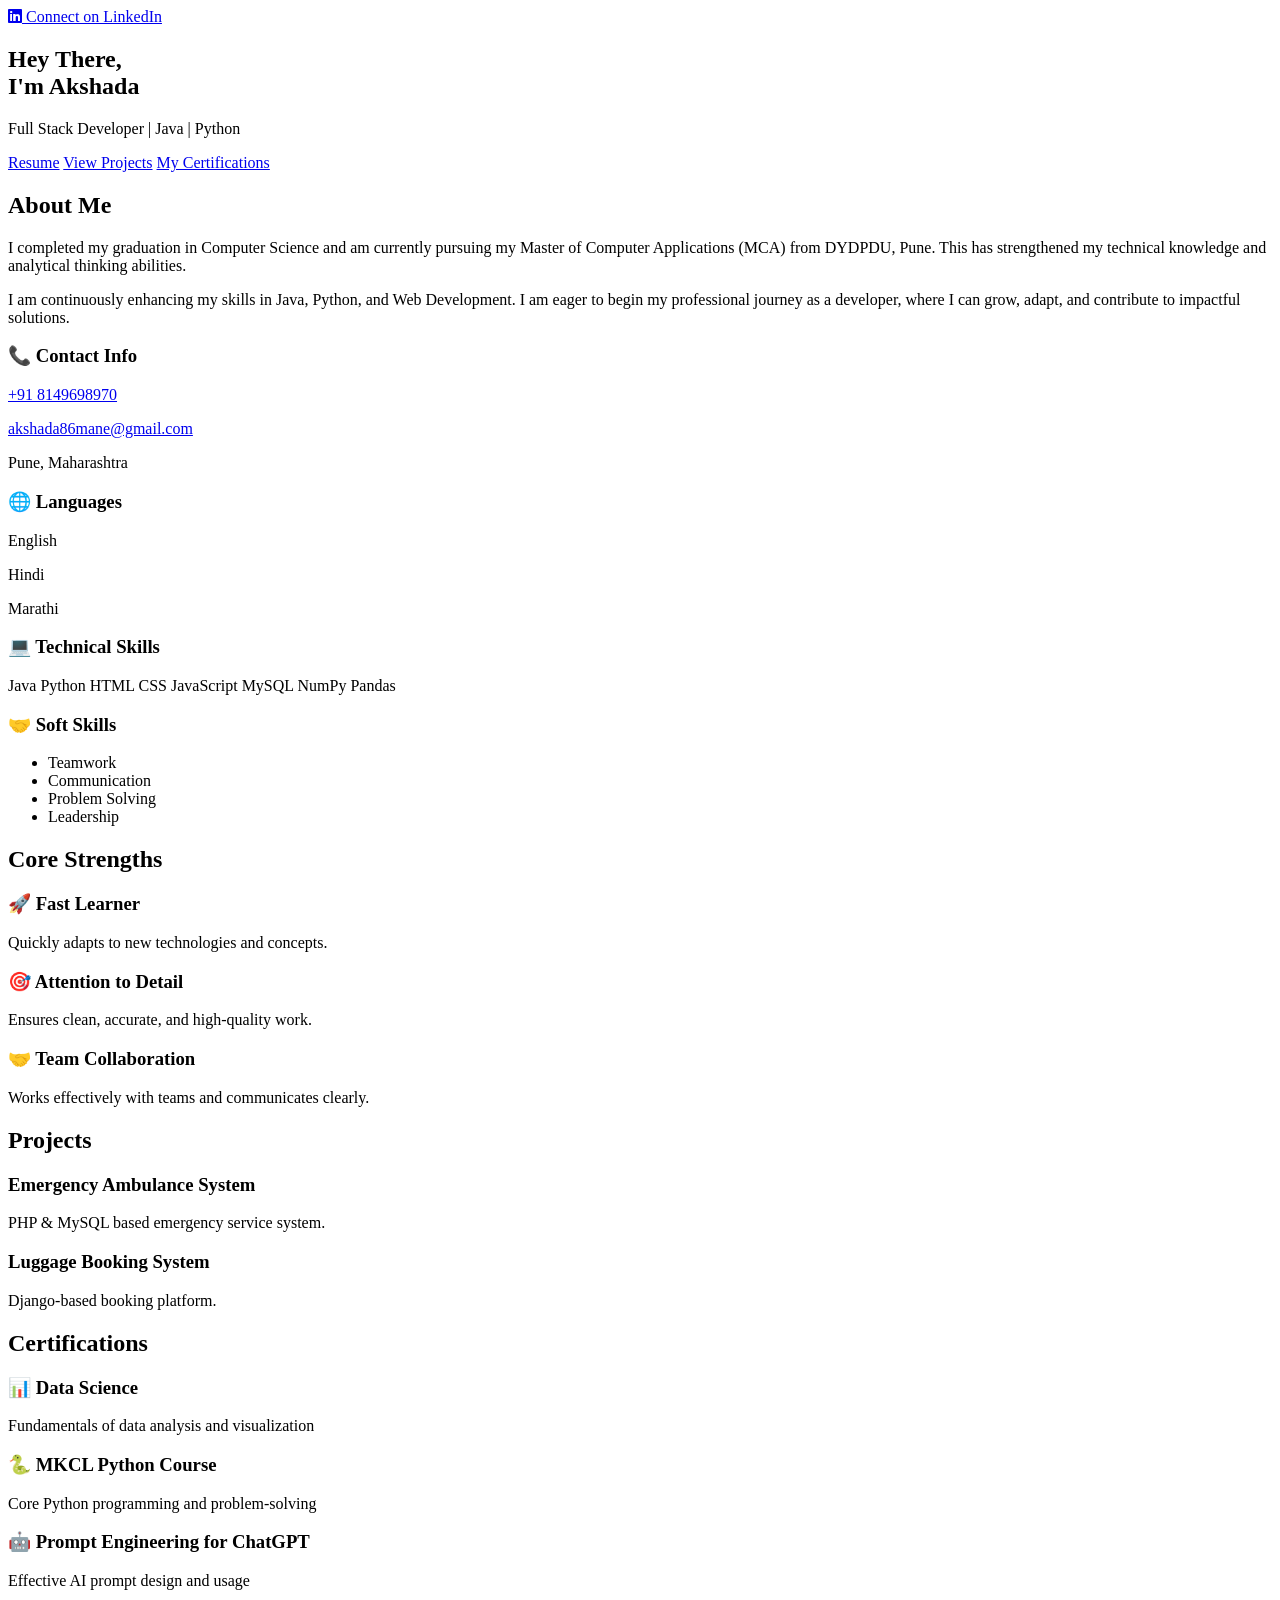
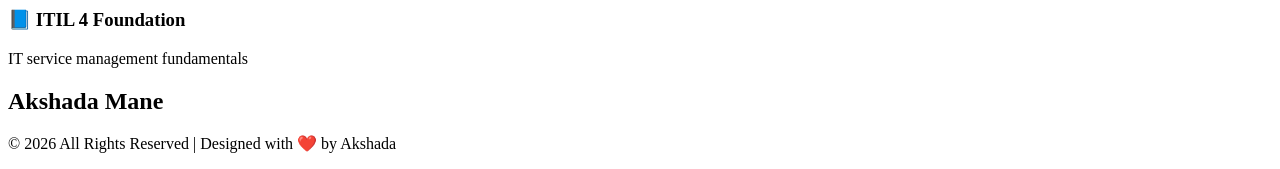
==== index.html @ 287a0875 "Add initial HTML structure for personal website" ====
<!DOCTYPE html>
<html lang="en">
<head>
    <meta charset="UTF-8">
    <title>Akshada Mane</title>

    <link rel="stylesheet" href="style.css">

    <!-- Icons -->
    <link rel="stylesheet" href="https://cdnjs.cloudflare.com/ajax/libs/font-awesome/6.0.0/css/all.min.css">
</head>

<body>

<!-- 🔗 CORNER LINKEDIN -->
<a href="https://www.linkedin.com/in/akshada-mane-7ab819249" target="_blank" class="linkedin-btn">
    <i class="fab fa-linkedin"></i> Connect on LinkedIn
</a>

<!-- HERO SECTION -->
<!--section class="hero">
    <div class="hero-text">
        <h1>Hey There,<br>I'm Akshada</h1>
        <p>Full Stack Developer | Java | Python</p>

        <div class="buttons">
            <a href="#projects" class="btn">View Work</a>
            <a href="resume.pdf" target="_blank" class="btn outline">Resume</a>
        </div>
    </div>

    <div class="hero-img">
        <img src="profile.jpg" alt="profile">
    </div>
</section>

<!-- SERVICES -->
<!--section>
    <h2>What I Do</h2>

    <div class="cards">
        <div class="card">
            <h3>Web Development</h3>
            <p>Modern and responsive websites using HTML, CSS, and JS.</p>
        </div>

        <div class="card">
            <h3>Backend Development</h3>
            <p>Java, Python & database-driven applications.</p>
        </div>

        <div class="card">
            <h3>Project Building</h3>
            <p>Real-world systems like booking & service platforms.</p>
        </div>
    </div>
</section-->

<section class="hero">

    <div class="hero-left">
        <h1>Hey There,<br>I'm Akshada</h1>
        <p>Full Stack Developer | Java | Python</p>

        <div class="buttons">
            <a href="resume.pdf" target="_blank" class="btn outline">Resume</a>
            <a href="#projects" class="btn">View Projects</a>
            <a href="#certifications" class="btn">My Certifications</a>
        </div>
    </div>

    <!--div class="hero-right">
        <h2>About Me</h2>
        <p> 
I completed my graduation in Computer Science. Currently, I am pursuing my Master of Computer Applications (MCA) from DYDPDU, Pune, which is further strengthening my technical knowledge and analytical thinking abilities.


I have a keen interest in software development and modern web technologies, with a focus on building structured, efficient, and user-friendly applications. 
<p>
I am continuously enhancing my skills in Java, Python, and web development.


I am eager to begin my professional journey as a developer, where I can utilize my skills, adapt to new challenges, and grow within a dynamic and collaborative environment while building impactful solutions.
</p>
        </p>
    </div-->
<div class="about-card">
    <h2>About Me</h2>

    <p>
        I completed my graduation in <span>Computer Science</span> and am currently pursuing my 
        <span>Master of Computer Applications (MCA)</span> from DYDPDU, Pune. This has strengthened 
        my technical knowledge and analytical thinking abilities.
    </p>


    <p>
        I am continuously enhancing my skills in <span>Java, Python, and Web Development</span>. 
        I am eager to begin my professional journey as a developer, where I can grow, adapt, and 
        contribute to impactful solutions.
    </p>
</div>

</section>

<section class="info-section">

    <!-- BIG CONTACT CARD -->
    <div class="card contact-card">
        <h3>📞 Contact Info</h3>
        <p><a href="tel:+91 8149698970">+91 8149698970</a></p>
        <p><a href="malito:akshada86mane@gmail.com">akshada86mane@gmail.com</a></p>
        <p>Pune, Maharashtra</p>
    </div>

    <!-- LANGUAGES CARD (WITH BARS) -->
    <div class="card language-card">
        <h3>🌐 Languages</h3>

        <p>English</p>
        <div class="lang-bar"><div style="width:90%"></div></div>

        <p>Hindi</p>
        <div class="lang-bar"><div style="width:100%"></div></div>

        <p>Marathi</p>
        <div class="lang-bar"><div style="width:100%"></div></div>
    </div>

    <!-- TECH SKILLS GRID CARD -->
    <div class="card tech-card">
        <h3>💻 Technical Skills</h3>

        <div class="skill-tags">
            <span>Java</span>
            <span>Python</span>
            <span>HTML</span>
            <span>CSS</span>
            <span>JavaScript</span>
            <span>MySQL</span>
            <span>NumPy</span>
            <span>Pandas</span>
        </div>
    </div>

    <!-- SOFT SKILLS MINIMAL CARD -->
    <div class="card soft-card">
        <h3>🤝 Soft Skills</h3>
        <ul>
            <li>Teamwork</li>
            <li>Communication</li>
            <li>Problem Solving</li>
            <li>Leadership</li>
        </ul>
    </div>

</section>




<!-- SKILLS -->
<section class="core-strengths">
  <h2>Core Strengths</h2>

  <div class="strengths-container">
    
    <div class="card">
      <h3>🚀 Fast Learner</h3>
      <p>Quickly adapts to new technologies and concepts.</p>
    </div>

    <div class="card">
      <h3>🎯 Attention to Detail</h3>
      <p>Ensures clean, accurate, and high-quality work.</p>
    </div>

    <div class="card">
      <h3>🤝 Team Collaboration</h3>
      <p>Works effectively with teams and communicates clearly.</p>
    </div>

  </div>
</section>

<!-- PROJECTS -->
<section id="projects">
    <h2>Projects</h2>

    <div class="cards">
        <div class="card">
            <h3>Emergency Ambulance System</h3>
            <p>PHP & MySQL based emergency service system.</p>
        </div>

        <div class="card">
            <h3>Luggage Booking System</h3>
            <p>Django-based booking platform.</p>
        </div>
    </div>
</section>

<!-- SKILLS -->
<!--section id="skills">
    <h2>Skills</h2>

    <div class="cards">
        <div class="card">
            <h3>Programming</h3>
            <p>Java, Python</p>
        </div>

        <div class="card">
            <h3>Web Development</h3>
            <p>HTML, CSS, JavaScript</p>
        </div>

        <div class="card">
            <h3>Database</h3>
            <p>MySQL</p>
        </div>
    </div>
</section-->

<!-- CERTIFICATIONS -->
<section id="certifications" class="cert-section">
    <h2>Certifications</h2>

    <div class="cert-container">

        <div class="cert-card">
            <h3>📊 Data Science</h3>
            <p>Fundamentals of data analysis and visualization</p>
        </div>

        <div class="cert-card">
            <h3>🐍 MKCL Python Course</h3>
            <p>Core Python programming and problem-solving</p>
        </div>

        <div class="cert-card">
            <h3>🤖 Prompt Engineering for ChatGPT</h3>
            <p>Effective AI prompt design and usage</p>
        </div>

        <div class="cert-card">
            <h3>📘 ITIL 4 Foundation</h3>
            <p>IT service management fundamentals</p>
        </div>

    </div>
</section>
<!-- FOOTER -->
<footer class="footer">
    <h2>Akshada Mane</h2>
   
     <p class="footer-line">
    © 2026 All Rights Reserved | Designed with ❤️ by <span>Akshada</span>
</p>

</footer>

</body>
</html>
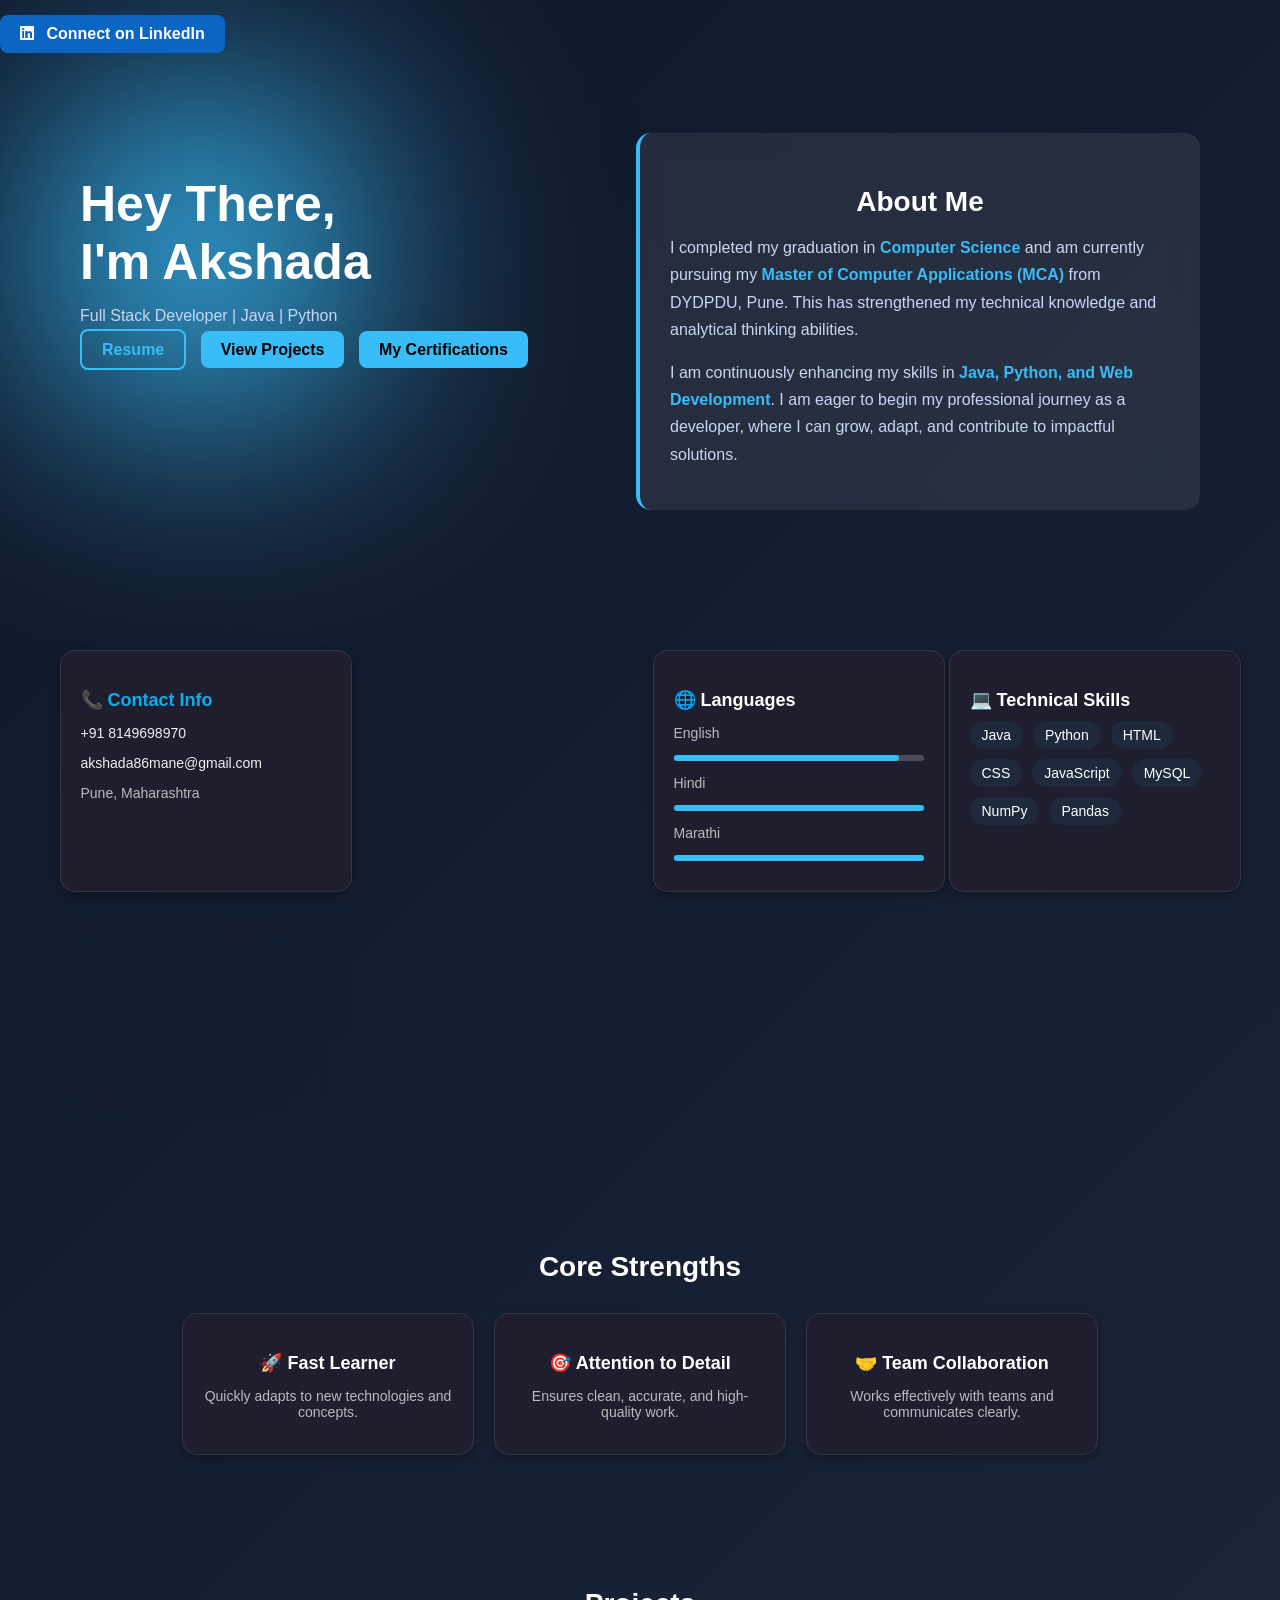
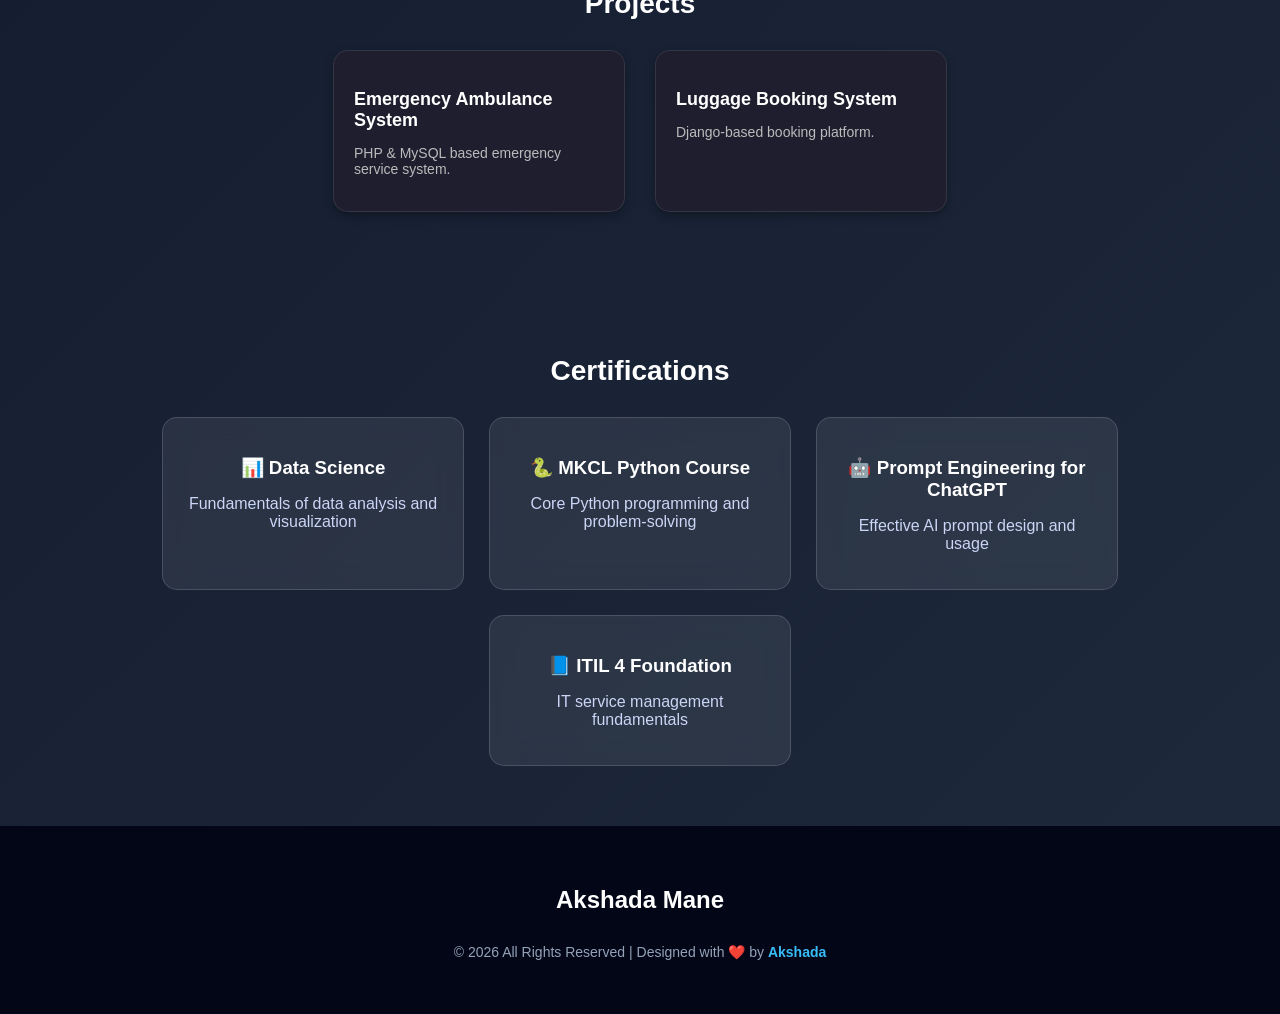
==== commit 451a90b4: "Add files via upload" ====
--- a/index.html
+++ b/index.html
@@ -1,264 +1,264 @@
-<!DOCTYPE html>
-<html lang="en">
-<head>
-    <meta charset="UTF-8">
-    <title>Akshada Mane</title>
-
-    <link rel="stylesheet" href="style.css">
-
-    <!-- Icons -->
-    <link rel="stylesheet" href="https://cdnjs.cloudflare.com/ajax/libs/font-awesome/6.0.0/css/all.min.css">
-</head>
-
-<body>
-
-<!-- 🔗 CORNER LINKEDIN -->
-<a href="https://www.linkedin.com/in/akshada-mane-7ab819249" target="_blank" class="linkedin-btn">
-    <i class="fab fa-linkedin"></i> Connect on LinkedIn
-</a>
-
-<!-- HERO SECTION -->
-<!--section class="hero">
-    <div class="hero-text">
-        <h1>Hey There,<br>I'm Akshada</h1>
-        <p>Full Stack Developer | Java | Python</p>
-
-        <div class="buttons">
-            <a href="#projects" class="btn">View Work</a>
-            <a href="resume.pdf" target="_blank" class="btn outline">Resume</a>
-        </div>
-    </div>
-
-    <div class="hero-img">
-        <img src="profile.jpg" alt="profile">
-    </div>
-</section>
-
-<!-- SERVICES -->
-<!--section>
-    <h2>What I Do</h2>
-
-    <div class="cards">
-        <div class="card">
-            <h3>Web Development</h3>
-            <p>Modern and responsive websites using HTML, CSS, and JS.</p>
-        </div>
-
-        <div class="card">
-            <h3>Backend Development</h3>
-            <p>Java, Python & database-driven applications.</p>
-        </div>
-
-        <div class="card">
-            <h3>Project Building</h3>
-            <p>Real-world systems like booking & service platforms.</p>
-        </div>
-    </div>
-</section-->
-
-<section class="hero">
-
-    <div class="hero-left">
-        <h1>Hey There,<br>I'm Akshada</h1>
-        <p>Full Stack Developer | Java | Python</p>
-
-        <div class="buttons">
-            <a href="resume.pdf" target="_blank" class="btn outline">Resume</a>
-            <a href="#projects" class="btn">View Projects</a>
-            <a href="#certifications" class="btn">My Certifications</a>
-        </div>
-    </div>
-
-    <!--div class="hero-right">
-        <h2>About Me</h2>
-        <p> 
-I completed my graduation in Computer Science. Currently, I am pursuing my Master of Computer Applications (MCA) from DYDPDU, Pune, which is further strengthening my technical knowledge and analytical thinking abilities.
-
-
-I have a keen interest in software development and modern web technologies, with a focus on building structured, efficient, and user-friendly applications. 
-<p>
-I am continuously enhancing my skills in Java, Python, and web development.
-
-
-I am eager to begin my professional journey as a developer, where I can utilize my skills, adapt to new challenges, and grow within a dynamic and collaborative environment while building impactful solutions.
-</p>
-        </p>
-    </div-->
-<div class="about-card">
-    <h2>About Me</h2>
-
-    <p>
-        I completed my graduation in <span>Computer Science</span> and am currently pursuing my 
-        <span>Master of Computer Applications (MCA)</span> from DYDPDU, Pune. This has strengthened 
-        my technical knowledge and analytical thinking abilities.
-    </p>
-
-
-    <p>
-        I am continuously enhancing my skills in <span>Java, Python, and Web Development</span>. 
-        I am eager to begin my professional journey as a developer, where I can grow, adapt, and 
-        contribute to impactful solutions.
-    </p>
-</div>
-
-</section>
-
-<section class="info-section">
-
-    <!-- BIG CONTACT CARD -->
-    <div class="card contact-card">
-        <h3>📞 Contact Info</h3>
-        <p><a href="tel:+91 8149698970">+91 8149698970</a></p>
-        <p><a href="malito:akshada86mane@gmail.com">akshada86mane@gmail.com</a></p>
-        <p>Pune, Maharashtra</p>
-    </div>
-
-    <!-- LANGUAGES CARD (WITH BARS) -->
-    <div class="card language-card">
-        <h3>🌐 Languages</h3>
-
-        <p>English</p>
-        <div class="lang-bar"><div style="width:90%"></div></div>
-
-        <p>Hindi</p>
-        <div class="lang-bar"><div style="width:100%"></div></div>
-
-        <p>Marathi</p>
-        <div class="lang-bar"><div style="width:100%"></div></div>
-    </div>
-
-    <!-- TECH SKILLS GRID CARD -->
-    <div class="card tech-card">
-        <h3>💻 Technical Skills</h3>
-
-        <div class="skill-tags">
-            <span>Java</span>
-            <span>Python</span>
-            <span>HTML</span>
-            <span>CSS</span>
-            <span>JavaScript</span>
-            <span>MySQL</span>
-            <span>NumPy</span>
-            <span>Pandas</span>
-        </div>
-    </div>
-
-    <!-- SOFT SKILLS MINIMAL CARD -->
-    <div class="card soft-card">
-        <h3>🤝 Soft Skills</h3>
-        <ul>
-            <li>Teamwork</li>
-            <li>Communication</li>
-            <li>Problem Solving</li>
-            <li>Leadership</li>
-        </ul>
-    </div>
-
-</section>
-
-
-
-
-<!-- SKILLS -->
-<section class="core-strengths">
-  <h2>Core Strengths</h2>
-
-  <div class="strengths-container">
-    
-    <div class="card">
-      <h3>🚀 Fast Learner</h3>
-      <p>Quickly adapts to new technologies and concepts.</p>
-    </div>
-
-    <div class="card">
-      <h3>🎯 Attention to Detail</h3>
-      <p>Ensures clean, accurate, and high-quality work.</p>
-    </div>
-
-    <div class="card">
-      <h3>🤝 Team Collaboration</h3>
-      <p>Works effectively with teams and communicates clearly.</p>
-    </div>
-
-  </div>
-</section>
-
-<!-- PROJECTS -->
-<section id="projects">
-    <h2>Projects</h2>
-
-    <div class="cards">
-        <div class="card">
-            <h3>Emergency Ambulance System</h3>
-            <p>PHP & MySQL based emergency service system.</p>
-        </div>
-
-        <div class="card">
-            <h3>Luggage Booking System</h3>
-            <p>Django-based booking platform.</p>
-        </div>
-    </div>
-</section>
-
-<!-- SKILLS -->
-<!--section id="skills">
-    <h2>Skills</h2>
-
-    <div class="cards">
-        <div class="card">
-            <h3>Programming</h3>
-            <p>Java, Python</p>
-        </div>
-
-        <div class="card">
-            <h3>Web Development</h3>
-            <p>HTML, CSS, JavaScript</p>
-        </div>
-
-        <div class="card">
-            <h3>Database</h3>
-            <p>MySQL</p>
-        </div>
-    </div>
-</section-->
-
-<!-- CERTIFICATIONS -->
-<section id="certifications" class="cert-section">
-    <h2>Certifications</h2>
-
-    <div class="cert-container">
-
-        <div class="cert-card">
-            <h3>📊 Data Science</h3>
-            <p>Fundamentals of data analysis and visualization</p>
-        </div>
-
-        <div class="cert-card">
-            <h3>🐍 MKCL Python Course</h3>
-            <p>Core Python programming and problem-solving</p>
-        </div>
-
-        <div class="cert-card">
-            <h3>🤖 Prompt Engineering for ChatGPT</h3>
-            <p>Effective AI prompt design and usage</p>
-        </div>
-
-        <div class="cert-card">
-            <h3>📘 ITIL 4 Foundation</h3>
-            <p>IT service management fundamentals</p>
-        </div>
-
-    </div>
-</section>
-<!-- FOOTER -->
-<footer class="footer">
-    <h2>Akshada Mane</h2>
-   
-     <p class="footer-line">
-    © 2026 All Rights Reserved | Designed with ❤️ by <span>Akshada</span>
-</p>
-
-</footer>
-
-</body>
-</html>
+<!DOCTYPE html>
+<html lang="en">
+<head>
+    <meta charset="UTF-8">
+    <title>Akshada Mane</title>
+
+    <link rel="stylesheet" href="style.css">
+
+    <!-- Icons -->
+    <link rel="stylesheet" href="https://cdnjs.cloudflare.com/ajax/libs/font-awesome/6.0.0/css/all.min.css">
+</head>
+
+<body>
+
+<!-- 🔗 CORNER LINKEDIN -->
+<a href="https://www.linkedin.com/in/akshada-mane-7ab819249" target="_blank" class="linkedin-btn">
+    <i class="fab fa-linkedin"></i> Connect on LinkedIn
+</a>
+
+<!-- HERO SECTION -->
+<!--section class="hero">
+    <div class="hero-text">
+        <h1>Hey There,<br>I'm Akshada</h1>
+        <p>Full Stack Developer | Java | Python</p>
+
+        <div class="buttons">
+            <a href="#projects" class="btn">View Work</a>
+            <a href="resume.pdf" target="_blank" class="btn outline">Resume</a>
+        </div>
+    </div>
+
+    <div class="hero-img">
+        <img src="profile.jpg" alt="profile">
+    </div>
+</section>
+
+<!-- SERVICES -->
+<!--section>
+    <h2>What I Do</h2>
+
+    <div class="cards">
+        <div class="card">
+            <h3>Web Development</h3>
+            <p>Modern and responsive websites using HTML, CSS, and JS.</p>
+        </div>
+
+        <div class="card">
+            <h3>Backend Development</h3>
+            <p>Java, Python & database-driven applications.</p>
+        </div>
+
+        <div class="card">
+            <h3>Project Building</h3>
+            <p>Real-world systems like booking & service platforms.</p>
+        </div>
+    </div>
+</section-->
+
+<section class="hero">
+
+    <div class="hero-left">
+        <h1>Hey There,<br>I'm Akshada</h1>
+        <p>Full Stack Developer | Java | Python</p>
+
+        <div class="buttons">
+            <a href="resume.pdf" target="_blank" class="btn outline">Resume</a>
+            <a href="#projects" class="btn">View Projects</a>
+            <a href="#certifications" class="btn">My Certifications</a>
+        </div>
+    </div>
+
+    <!--div class="hero-right">
+        <h2>About Me</h2>
+        <p> 
+I completed my graduation in Computer Science. Currently, I am pursuing my Master of Computer Applications (MCA) from DYDPDU, Pune, which is further strengthening my technical knowledge and analytical thinking abilities.
+
+
+I have a keen interest in software development and modern web technologies, with a focus on building structured, efficient, and user-friendly applications. 
+<p>
+I am continuously enhancing my skills in Java, Python, and web development.
+
+
+I am eager to begin my professional journey as a developer, where I can utilize my skills, adapt to new challenges, and grow within a dynamic and collaborative environment while building impactful solutions.
+</p>
+        </p>
+    </div-->
+<div class="about-card">
+    <h2>About Me</h2>
+
+    <p>
+        I completed my graduation in <span>Computer Science</span> and am currently pursuing my 
+        <span>Master of Computer Applications (MCA)</span> from DYDPDU, Pune. This has strengthened 
+        my technical knowledge and analytical thinking abilities.
+    </p>
+
+
+    <p>
+        I am continuously enhancing my skills in <span>Java, Python, and Web Development</span>. 
+        I am eager to begin my professional journey as a developer, where I can grow, adapt, and 
+        contribute to impactful solutions.
+    </p>
+</div>
+
+</section>
+
+<section class="info-section">
+
+    <!-- BIG CONTACT CARD -->
+    <div class="card contact-card">
+        <h3>📞 Contact Info</h3>
+        <p><a href="tel:+91 8149698970">+91 8149698970</a></p>
+        <p><a href="malito:akshada86mane@gmail.com">akshada86mane@gmail.com</a></p>
+        <p>Pune, Maharashtra</p>
+    </div>
+
+    <!-- LANGUAGES CARD (WITH BARS) -->
+    <div class="card language-card">
+        <h3>🌐 Languages</h3>
+
+        <p>English</p>
+        <div class="lang-bar"><div style="width:90%"></div></div>
+
+        <p>Hindi</p>
+        <div class="lang-bar"><div style="width:100%"></div></div>
+
+        <p>Marathi</p>
+        <div class="lang-bar"><div style="width:100%"></div></div>
+    </div>
+
+    <!-- TECH SKILLS GRID CARD -->
+    <div class="card tech-card">
+        <h3>💻 Technical Skills</h3>
+
+        <div class="skill-tags">
+            <span>Java</span>
+            <span>Python</span>
+            <span>HTML</span>
+            <span>CSS</span>
+            <span>JavaScript</span>
+            <span>MySQL</span>
+            <span>NumPy</span>
+            <span>Pandas</span>
+        </div>
+    </div>
+
+    <!-- SOFT SKILLS MINIMAL CARD -->
+    <div class="card soft-card">
+        <h3>🤝 Soft Skills</h3>
+        <ul>
+            <li>Teamwork</li>
+            <li>Communication</li>
+            <li>Problem Solving</li>
+            <li>Leadership</li>
+        </ul>
+    </div>
+
+</section>
+
+
+
+
+<!-- SKILLS -->
+<section class="core-strengths">
+  <h2>Core Strengths</h2>
+
+  <div class="strengths-container">
+    
+    <div class="card">
+      <h3>🚀 Fast Learner</h3>
+      <p>Quickly adapts to new technologies and concepts.</p>
+    </div>
+
+    <div class="card">
+      <h3>🎯 Attention to Detail</h3>
+      <p>Ensures clean, accurate, and high-quality work.</p>
+    </div>
+
+    <div class="card">
+      <h3>🤝 Team Collaboration</h3>
+      <p>Works effectively with teams and communicates clearly.</p>
+    </div>
+
+  </div>
+</section>
+
+<!-- PROJECTS -->
+<section id="projects">
+    <h2>Projects</h2>
+
+    <div class="cards">
+        <div class="card">
+            <h3>Emergency Ambulance System</h3>
+            <p>PHP & MySQL based emergency service system.</p>
+        </div>
+
+        <div class="card">
+            <h3>Luggage Booking System</h3>
+            <p>Django-based booking platform.</p>
+        </div>
+    </div>
+</section>
+
+<!-- SKILLS -->
+<!--section id="skills">
+    <h2>Skills</h2>
+
+    <div class="cards">
+        <div class="card">
+            <h3>Programming</h3>
+            <p>Java, Python</p>
+        </div>
+
+        <div class="card">
+            <h3>Web Development</h3>
+            <p>HTML, CSS, JavaScript</p>
+        </div>
+
+        <div class="card">
+            <h3>Database</h3>
+            <p>MySQL</p>
+        </div>
+    </div>
+</section-->
+
+<!-- CERTIFICATIONS -->
+<section id="certifications" class="cert-section">
+    <h2>Certifications</h2>
+
+    <div class="cert-container">
+
+        <div class="cert-card">
+            <h3>📊 Data Science</h3>
+            <p>Fundamentals of data analysis and visualization</p>
+        </div>
+
+        <div class="cert-card">
+            <h3>🐍 MKCL Python Course</h3>
+            <p>Core Python programming and problem-solving</p>
+        </div>
+
+        <div class="cert-card">
+            <h3>🤖 Prompt Engineering for ChatGPT</h3>
+            <p>Effective AI prompt design and usage</p>
+        </div>
+
+        <div class="cert-card">
+            <h3>📘 ITIL 4 Foundation</h3>
+            <p>IT service management fundamentals</p>
+        </div>
+
+    </div>
+</section>
+<!-- FOOTER -->
+<footer class="footer">
+    <h2>Akshada Mane</h2>
+   
+     <p class="footer-line">
+    © 2026 All Rights Reserved | Designed with ❤️ by <span>Akshada</span>
+</p>
+
+</footer>
+
+</body>
+</html>
--- a/style.css
+++ b/style.css
@@ -0,0 +1,624 @@
+/* BODY */
+body {
+    margin: 0;
+    font-family: 'Segoe UI', sans-serif;
+    background: linear-gradient(135deg, #0f172a, #1e293b);
+    color: white;
+}
+
+/* HERO */
+.hero {
+    display: flex;
+    justify-content: space-between;
+    align-items: center;
+    padding: 80px;
+    position: relative;
+}
+
+/* Background Glow Effect */
+.hero::before {
+    content: "";
+    position: absolute;
+    width: 300px;
+    height: 300px;
+    background: #38bdf8;
+    filter: blur(120px);
+    top: 50px;
+    left: 50px;
+    z-index: -1;
+}
+
+.hero-text h1 {
+    font-size: 55px;
+    font-weight: bold;
+}
+
+.hero-text p {
+    font-size: 18px;
+    color: #cbd5f5;
+}
+
+/* IMAGE */
+.hero-img img {
+    width: 260px;
+    border-radius: 15px;
+    box-shadow: 0 10px 30px rgba(0,0,0,0.5);
+}
+
+/* BUTTONS */
+.btn {
+    background: #38bdf8;
+    color: black;
+    padding: 12px 22px;
+    text-decoration: none;
+    margin-right: 10px;
+    border-radius: 8px;
+    font-weight: bold;
+}
+
+
+
+.btn.outline {
+    background: transparent;
+    border: 2px solid #38bdf8;
+    color: #38bdf8;
+}
+
+.btn:hover {
+    transform: scale(1.05);
+}
+
+/* SECTION */
+section {
+    padding: 60px;
+}
+
+h2 {
+    text-align: center;
+    margin-bottom: 30px;
+}
+
+/* GLASS CARDS */
+.cards {
+    display: flex;
+    gap: 20px;
+    justify-content: center;
+    flex-wrap: wrap;
+}
+
+.card {
+    background: rgba(255,255,255,0.05);
+    backdrop-filter: blur(10px);
+    padding: 20px;
+    width: 260px;
+    border-radius: 15px;
+    border: 1px solid rgba(255,255,255,0.1);
+    transition: 0.3s;
+}
+
+.card:hover {
+    transform: translateY(-8px);
+    border-color: #38bdf8;
+}
+
+/* CORNER LINKEDIN */
+.corner-social {
+    position: fixed;
+    top: 20px;
+    right: 20px;
+}
+
+.corner-social a {
+    background: rgba(255,255,255,0.1);
+    color: white;
+    padding: 12px;
+    border-radius: 50%;
+    font-size: 20px;
+    backdrop-filter: blur(10px);
+}
+
+.corner-social a:hover {
+    background: #38bdf8;
+    color: black;
+}
+
+/* FOOTER */
+.footer {
+    background: #020617;
+    text-align: center;
+    padding: 40px;
+}
+
+.email a {
+    color: #cbd5f5;
+    text-decoration: none;
+}
+
+.email a:hover {
+    color: #38bdf8;
+}
+
+.linkedin-btn {
+    display: inline-block;
+    background: #0A66C2; /* LinkedIn color */
+    color: white;
+    padding: 12px 20px;
+    border-radius: 8px;
+    text-decoration: none;
+    font-weight: bold;
+    margin-top: 15px;
+    transition: 0.3s;
+    
+}
+
+.linkedin-btn i {
+    margin-right: 8px;
+}
+
+.linkedin-btn:hover {
+    background: #004182;
+    transform: scale(1.05);
+}
+
+section h2 {
+    font-size: 28px;
+    font-weight: bold;
+}
+
+/* COMMON CARDS */
+.cards, .skills-container {
+    display: flex;
+    justify-content: center;
+    gap: 30px;
+    flex-wrap: wrap;
+}
+
+/* WHAT I DO */
+.work-section {
+    padding: 60px;
+    text-align: center;
+}
+
+.work-section .card {
+    background: rgba(255,255,255,0.08);
+    backdrop-filter: blur(12px);
+    padding: 25px;
+    width: 260px;
+    border-radius: 15px;
+    transition: 0.3s;
+}
+
+.work-section .card i {
+    font-size: 30px;
+    margin-bottom: 10px;
+}
+
+.work-section .card:hover {
+    transform: translateY(-10px);
+    box-shadow: 0 10px 25px rgba(56,189,248,0.3);
+}
+
+/* SKILLS */
+.skills-section {
+    padding: 60px;
+    text-align: center;
+}
+
+.skill-card {
+    background: rgba(255,255,255,0.08);
+    backdrop-filter: blur(12px);
+    padding: 25px;
+    width: 260px;
+    border-radius: 15px;
+    transition: 0.3s;
+}
+
+.skill-card i {
+    font-size: 30px;
+    margin-bottom: 10px;
+}
+
+.skill-card:hover {
+    transform: scale(1.05);
+    border: 1px solid #38bdf8;
+}
+
+.profile-section {
+    display: flex;
+    flex-wrap: wrap;
+    gap: 25px;
+    padding: 60px;
+    justify-content: center;
+}
+
+/* CARD STYLE */
+.profile-card {
+    background: rgba(255,255,255,0.08);
+    backdrop-filter: blur(12px);
+    padding: 20px;
+    width: 280px;
+    border-radius: 15px;
+    border: 1px solid rgba(255,255,255,0.15);
+    transition: 0.3s;
+}
+
+.profile-card:hover {
+    transform: translateY(-8px);
+    border-color: #38bdf8;
+    box-shadow: 0 10px 25px rgba(56,189,248,0.3);
+}
+
+.profile-card h2 {
+    margin-bottom: 10px;
+}
+
+.profile-card p {
+    color: #cbd5f5;
+    margin: 5px 0;
+}
+
+/* LINKS */
+.profile-card a {
+    color: #38bdf8;
+    text-decoration: none;
+}
+
+.profile-card a:hover {
+    text-decoration: underline;
+}
+
+/* LANGUAGE BARS */
+.lang-bar {
+    background: rgba(255,255,255,0.1);
+    height: 8px;
+    border-radius: 10px;
+    margin-bottom: 10px;
+}
+
+.lang-bar div {
+    height: 8px;
+    background: #38bdf8;
+    border-radius: 10px;
+}
+
+/* RESPONSIVE */
+@media (max-width: 768px) {
+    .profile-section {
+        flex-direction: column;
+        align-items: center;
+    }
+}
+
+body {
+    margin: 0;
+    font-family: 'Segoe UI', sans-serif;
+    background: linear-gradient(135deg, #0f172a, #1e293b);
+    color: white;
+}
+
+/* HERO LAYOUT */
+.hero {
+    display: flex;
+    justify-content: space-between;
+    align-items: flex-start;
+    padding: 80px;
+    gap: 50px;
+}
+
+/* LEFT */
+.hero-left {
+    flex: 1;
+}
+
+.hero-left h1 {
+    font-size: 50px;
+    margin-bottom: 10px;
+}
+
+.hero-left p {
+    color: #cbd5f5;
+}
+
+/* BUTTONS */
+.btn {
+    background: #38bdf8;
+    color: black;
+    padding: 10px 20px;
+    margin-right: 10px;
+    text-decoration: none;
+    border-radius: 8px;
+}
+
+.btn.outline {
+    background: transparent;
+    border: 2px solid #38bdf8;
+    color: #38bdf8;
+}
+
+.linkedin-btn {
+    display: inline-block;
+    margin-top: 15px;
+    background: #0A66C2;
+    color: white;
+    padding: 10px 20px;
+    border-radius: 8px;
+    text-decoration: none;
+}
+
+/* RIGHT SIDE */
+.hero-right {
+    flex: 1;
+    display: flex;
+    flex-direction: column;
+    gap: 20px;
+}
+
+/* CARD STYLE */
+.info-card {
+    background: rgba(255,255,255,0.08);
+    backdrop-filter: blur(12px);
+    padding: 20px;
+    border-radius: 15px;
+    border: 1px solid rgba(255,255,255,0.15);
+    transition: 0.3s;
+}
+
+.info-card:hover {
+    transform: translateY(-5px);
+    border-color: #38bdf8;
+    box-shadow: 0 10px 20px rgba(56,189,248,0.3);
+}
+
+.info-card h3 {
+    margin-bottom: 10px;
+}
+
+/* LINKS */
+.info-card a {
+    color: #38bdf8;
+    text-decoration: none;
+}
+
+.info-card a:hover {
+    text-decoration: underline;
+}
+
+/* LANGUAGE BARS */
+.lang-bar {
+    background: rgba(255,255,255,0.1);
+    height: 8px;
+    border-radius: 10px;
+    margin-bottom: 10px;
+}
+
+.lang-bar div {
+    height: 8px;
+    background: #38bdf8;
+    border-radius: 10px;
+}
+
+/* RESPONSIVE */
+@media (max-width: 768px) {
+    .hero {
+        flex-direction: column;
+        padding: 40px;
+    }
+}
+
+.info-section {
+    display: flex;
+    flex-wrap: wrap;
+    gap: 20px;
+    padding: 60px;
+    justify-content: center;
+}
+
+.info-card {
+    background: rgba(255,255,255,0.08);
+    padding: 20px;
+    border-radius: 12px;
+    width: 250px;
+}
+
+.lang-bar {
+    height: 6px;
+    background: rgba(255,255,255,0.1);
+    border-radius: 10px;
+    margin-bottom: 10px;
+}
+
+.lang-bar div {
+    height: 6px;
+    background: #38bdf8;
+    border-radius: 10px;
+}
+
+.info-section {
+    display: grid;
+    grid-template-columns: repeat(auto-fit, minmax(250px, 1fr));
+    gap: 25px;
+    padding: 60px;
+}
+
+/* BASE CARD */
+.card {
+    padding: 20px;
+    border-radius: 15px;
+    background: rgba(255,255,255,0.08);
+    backdrop-filter: blur(12px);
+    transition: 0.3s;
+}
+
+.card:hover {
+    transform: translateY(-8px);
+}
+
+/* CONTACT CARD (BIGGER) */
+.contact-card {
+    grid-column: span 2;
+    background: linear-gradient(135deg, #38bdf8, #0ea5e9);
+    color: #0caded;
+}
+
+.contact-card a {
+    color: hsl(315, 27%, 94%);
+    text-decoration: none;
+}
+
+/* LANGUAGE */
+.lang-bar {
+    height: 6px;
+    background: rgba(255,255,255,0.2);
+    border-radius: 10px;
+    margin-bottom: 10px;
+}
+
+.lang-bar div {
+    height: 6px;
+    background: #38bdf8;
+    border-radius: 10px;
+}
+
+/* TECH TAGS */
+.skill-tags {
+    display: flex;
+    flex-wrap: wrap;
+    gap: 10px;
+}
+
+.skill-tags span {
+    background: #1e293b;
+    padding: 6px 12px;
+    border-radius: 20px;
+    font-size: 14px;
+}
+
+/* SOFT SKILLS */
+.soft-card ul {
+    padding-left: 20px;
+}
+
+.soft-card li {
+    margin-bottom: 5px;
+}
+
+.footer-line {
+    text-align: center;
+    font-size: 14px;
+    color: #94a3b8;
+}
+
+.footer-line span {
+    color: #38bdf8;
+    font-weight: bold;
+}
+
+.about-card {
+    background: rgba(255,255,255,0.08);
+    backdrop-filter: blur(12px);
+    padding: 30px;
+    border-radius: 15px;
+    border-left: 4px solid #38bdf8;
+    max-width: 500px;
+    transition: 0.3s;
+}
+
+.about-card:hover {
+    transform: translateY(-5px);
+    box-shadow: 0 10px 25px rgba(56,189,248,0.3);
+}
+
+.about-card h2 {
+    margin-bottom: 15px;
+    font-size: 28px;
+}
+
+/* TEXT */
+.about-card p {
+    color: #cbd5f5;
+    line-height: 1.7;
+    margin-bottom: 12px;
+}
+
+/* HIGHLIGHT WORDS */
+.about-card span {
+    color: #38bdf8;
+    font-weight: 600;
+}
+
+.cert-section {
+    padding: 60px;
+    text-align: center;
+}
+
+.cert-container {
+    display: flex;
+    flex-wrap: wrap;
+    justify-content: center;
+    gap: 25px;
+}
+
+/* CARD */
+.cert-card {
+    background: rgba(255,255,255,0.08);
+    backdrop-filter: blur(12px);
+    padding: 20px;
+    width: 260px;
+    border-radius: 15px;
+    border: 1px solid rgba(255,255,255,0.15);
+    transition: 0.3s;
+}
+
+.cert-card:hover {
+    transform: translateY(-8px);
+    border-color: #38bdf8;
+    box-shadow: 0 10px 20px rgba(56,189,248,0.3);
+}
+
+.cert-card h3 {
+    margin-bottom: 10px;
+}
+
+.cert-card p {
+    color: #cbd5f5;
+}
+
+.core-strengths {
+  text-align: center;
+  padding: 50px 20px;
+}
+
+.core-strengths h2 {
+  font-size: 28px;
+  margin-bottom: 30px;
+}
+
+.strengths-container {
+  display: flex;
+  justify-content: center;
+  gap: 20px;
+  flex-wrap: wrap;
+}
+
+.card {
+  background: #1e1e2f;
+  padding: 20px;
+  width: 250px;
+  border-radius: 15px;
+  transition: 0.3s;
+  box-shadow: 0 4px 10px rgba(0,0,0,0.3);
+}
+
+.card:hover {
+  transform: translateY(-8px);
+}
+
+.card h3 {
+  margin-bottom: 10px;
+  font-size: 18px;
+}
+
+.card p {
+  font-size: 14px;
+  color: #bbb;
+}
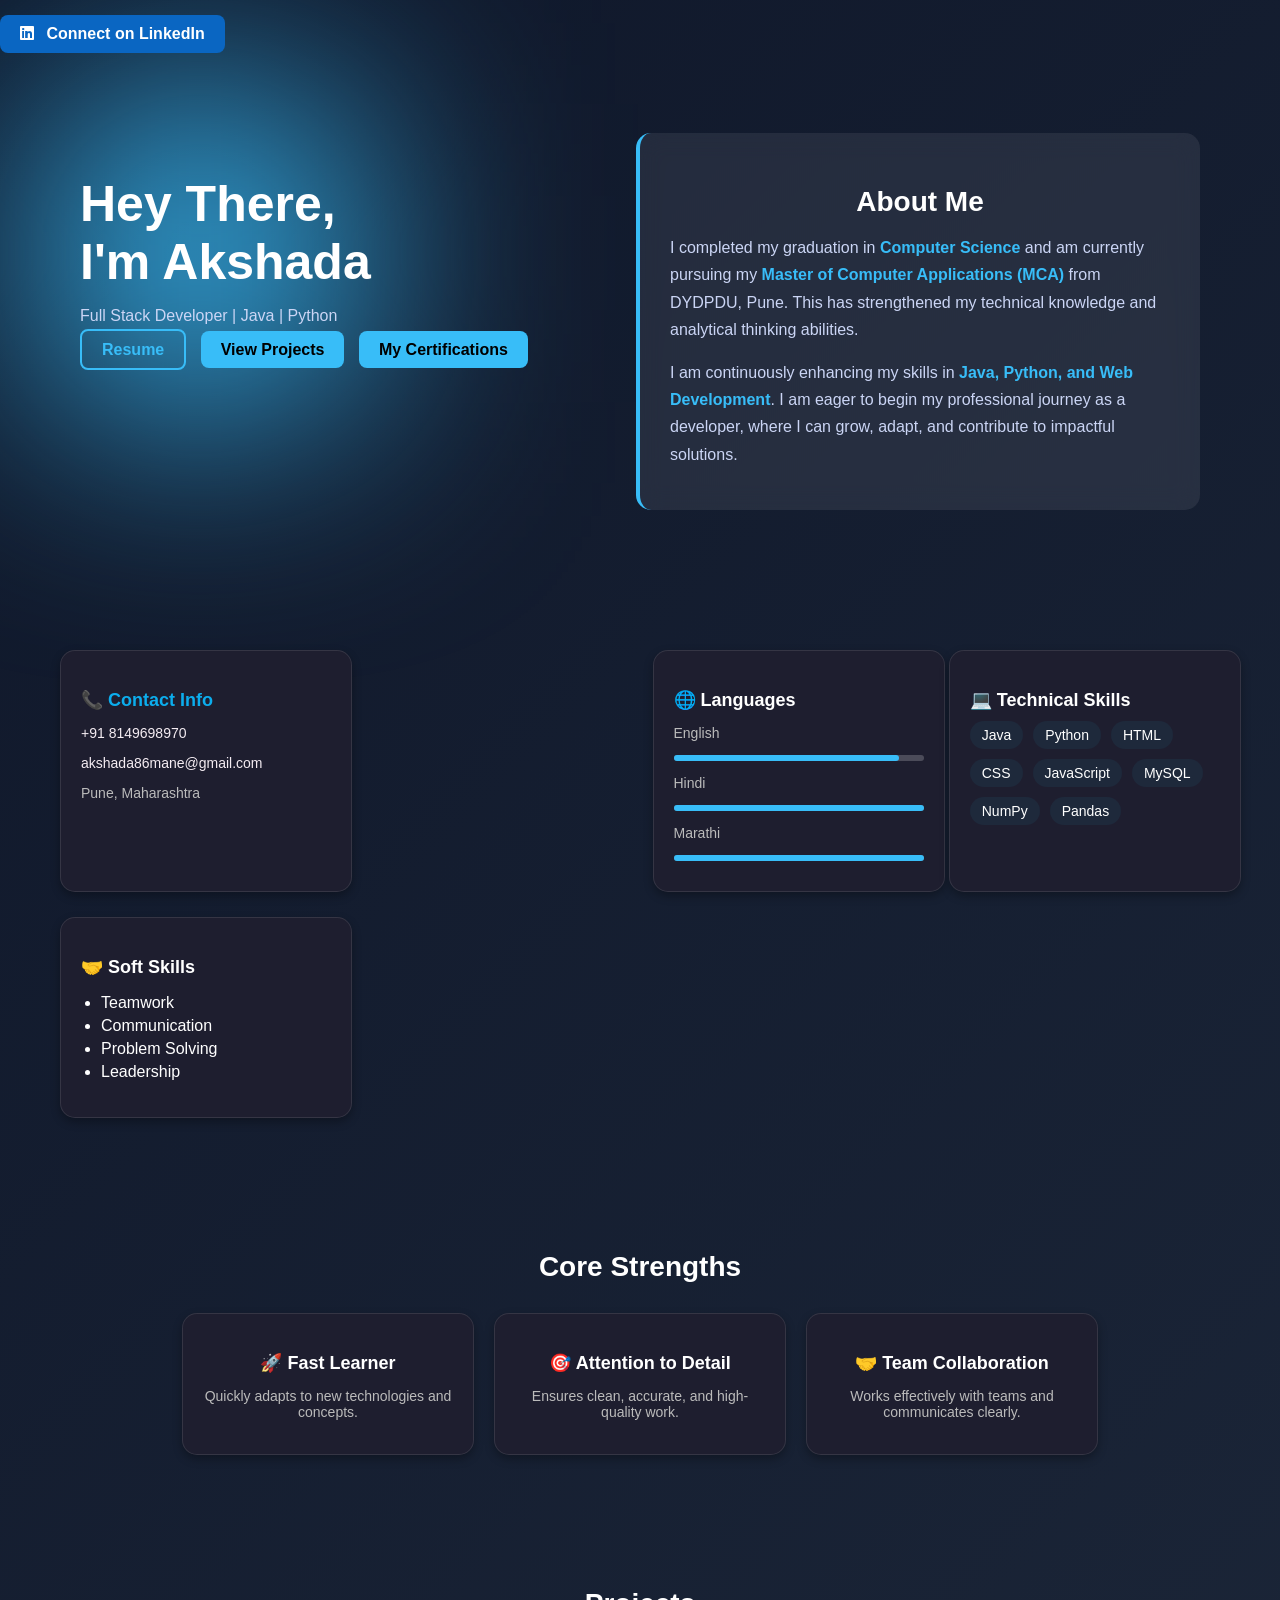
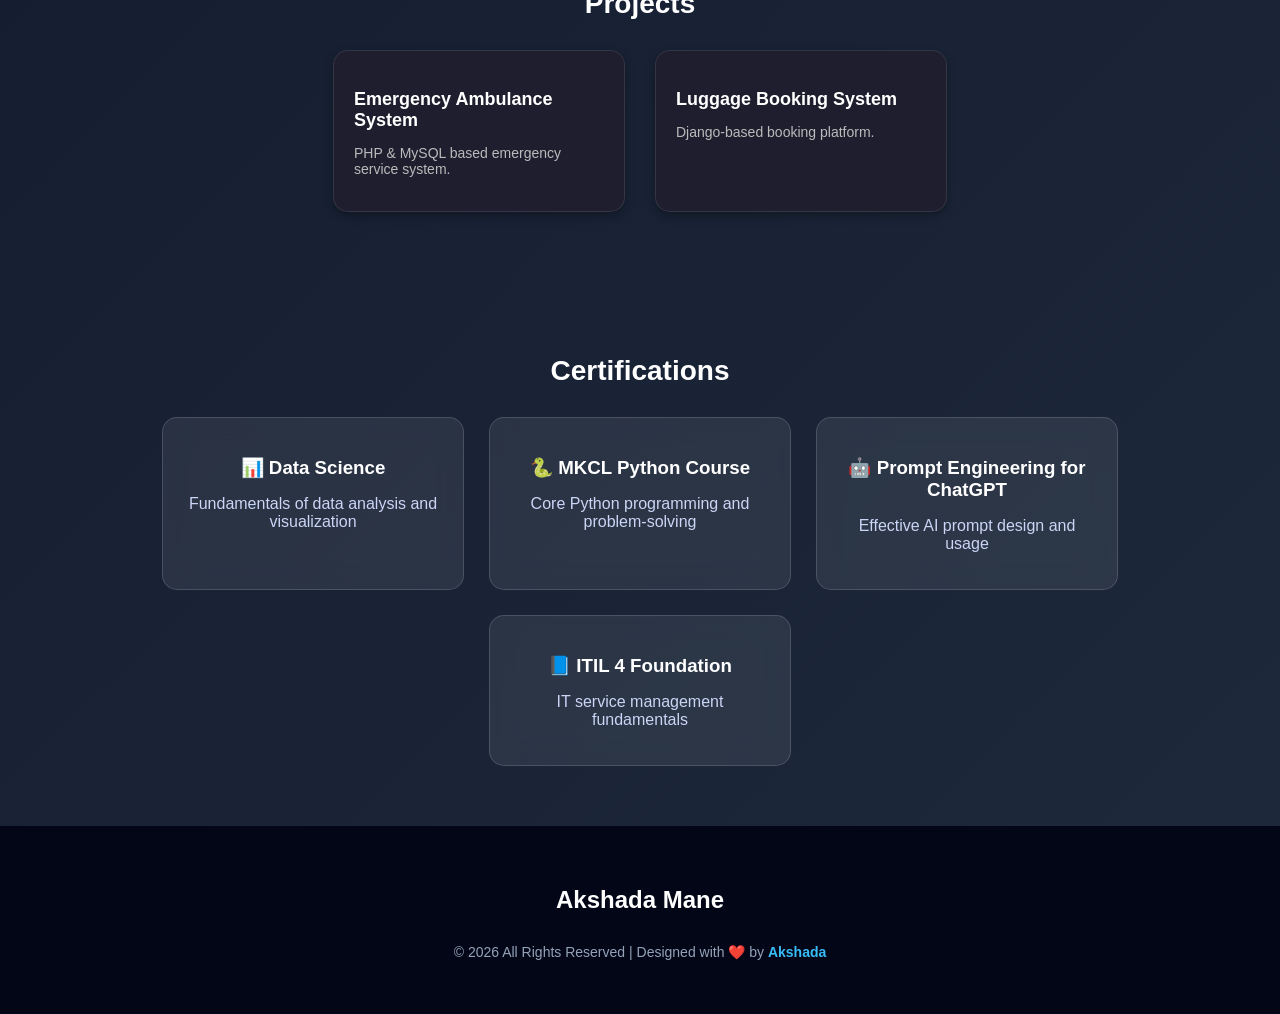
==== commit f5254631: "Add Google site verification and update HTML structure Added Google site verification meta tag and u" ====
--- a/index.html
+++ b/index.html
@@ -1,6 +1,7 @@
 <!DOCTYPE html>
 <html lang="en">
 <head>
+    <meta name="google-site-verification" content="abc123XYZ" />
     <meta charset="UTF-8">
     <title>Akshada Mane</title>
 
@@ -261,4 +262,4 @@
 </footer>
 
 </body>
-</html>+</html>
